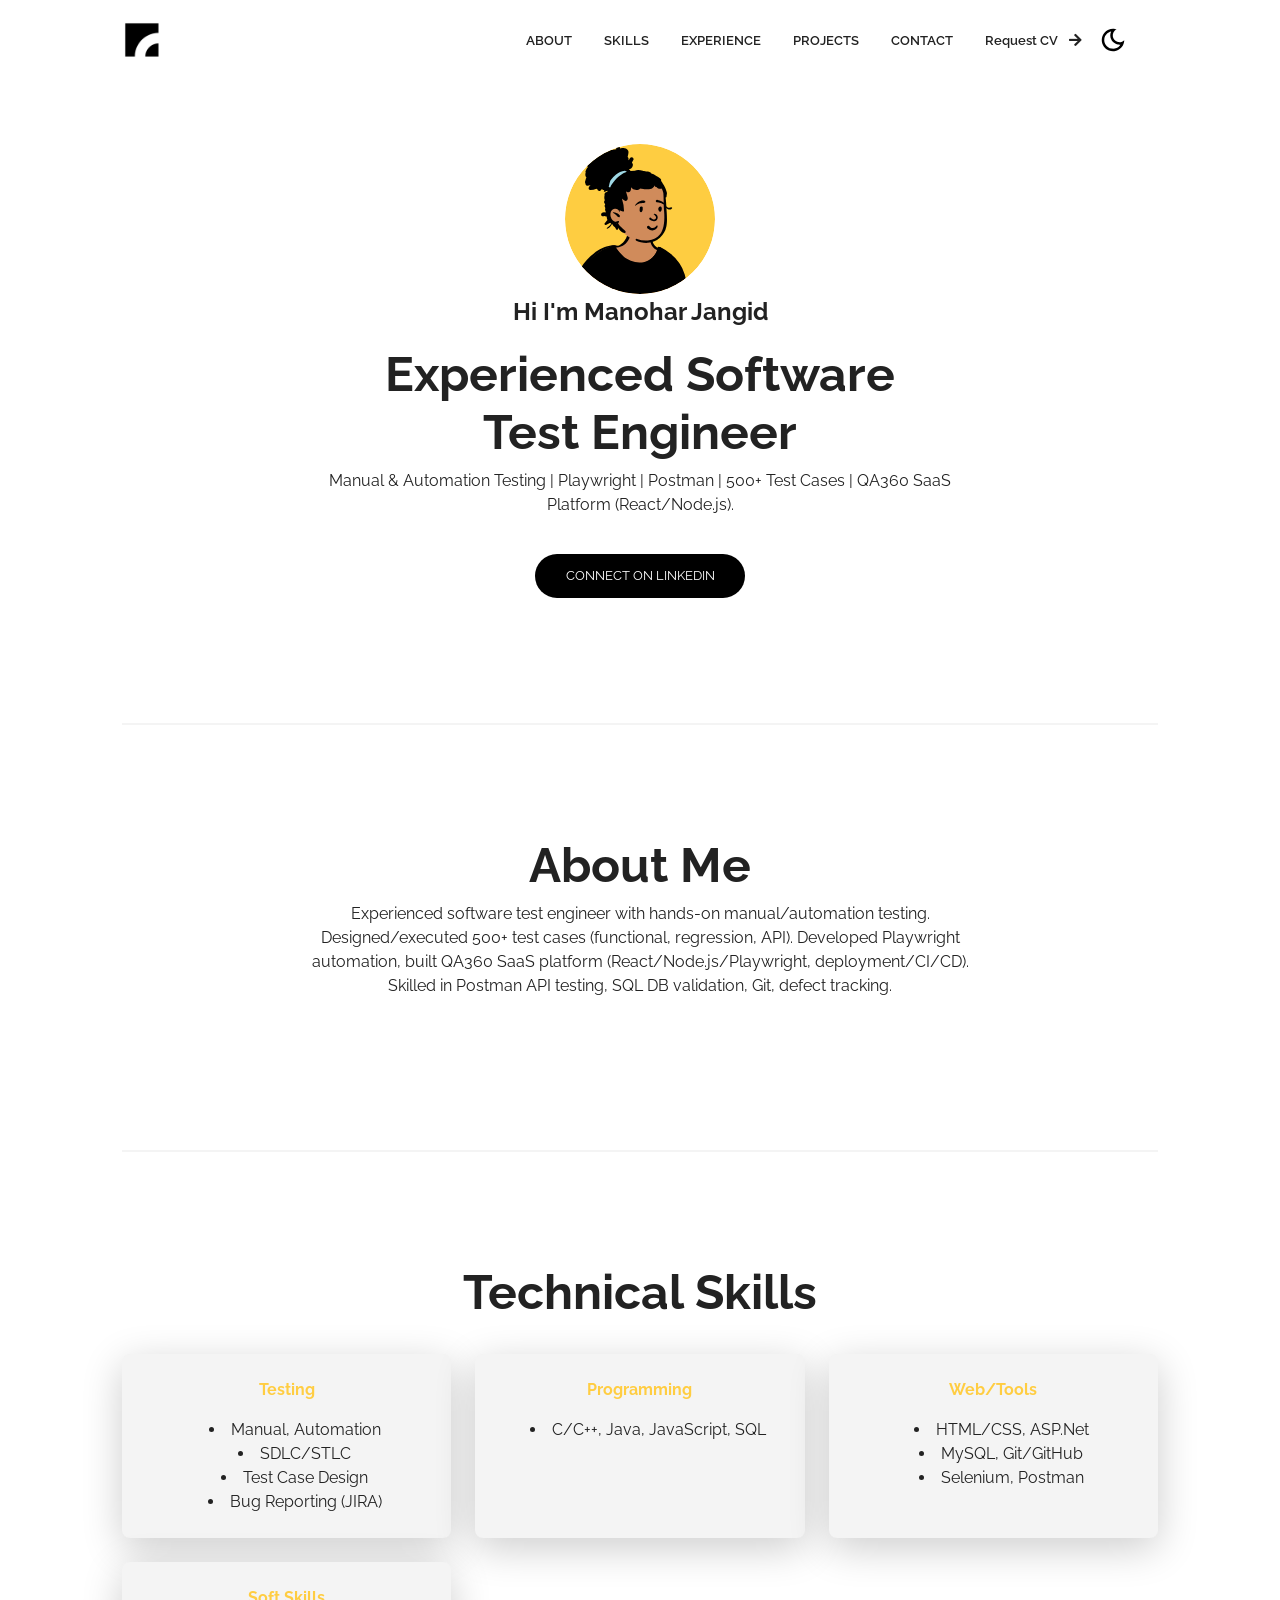
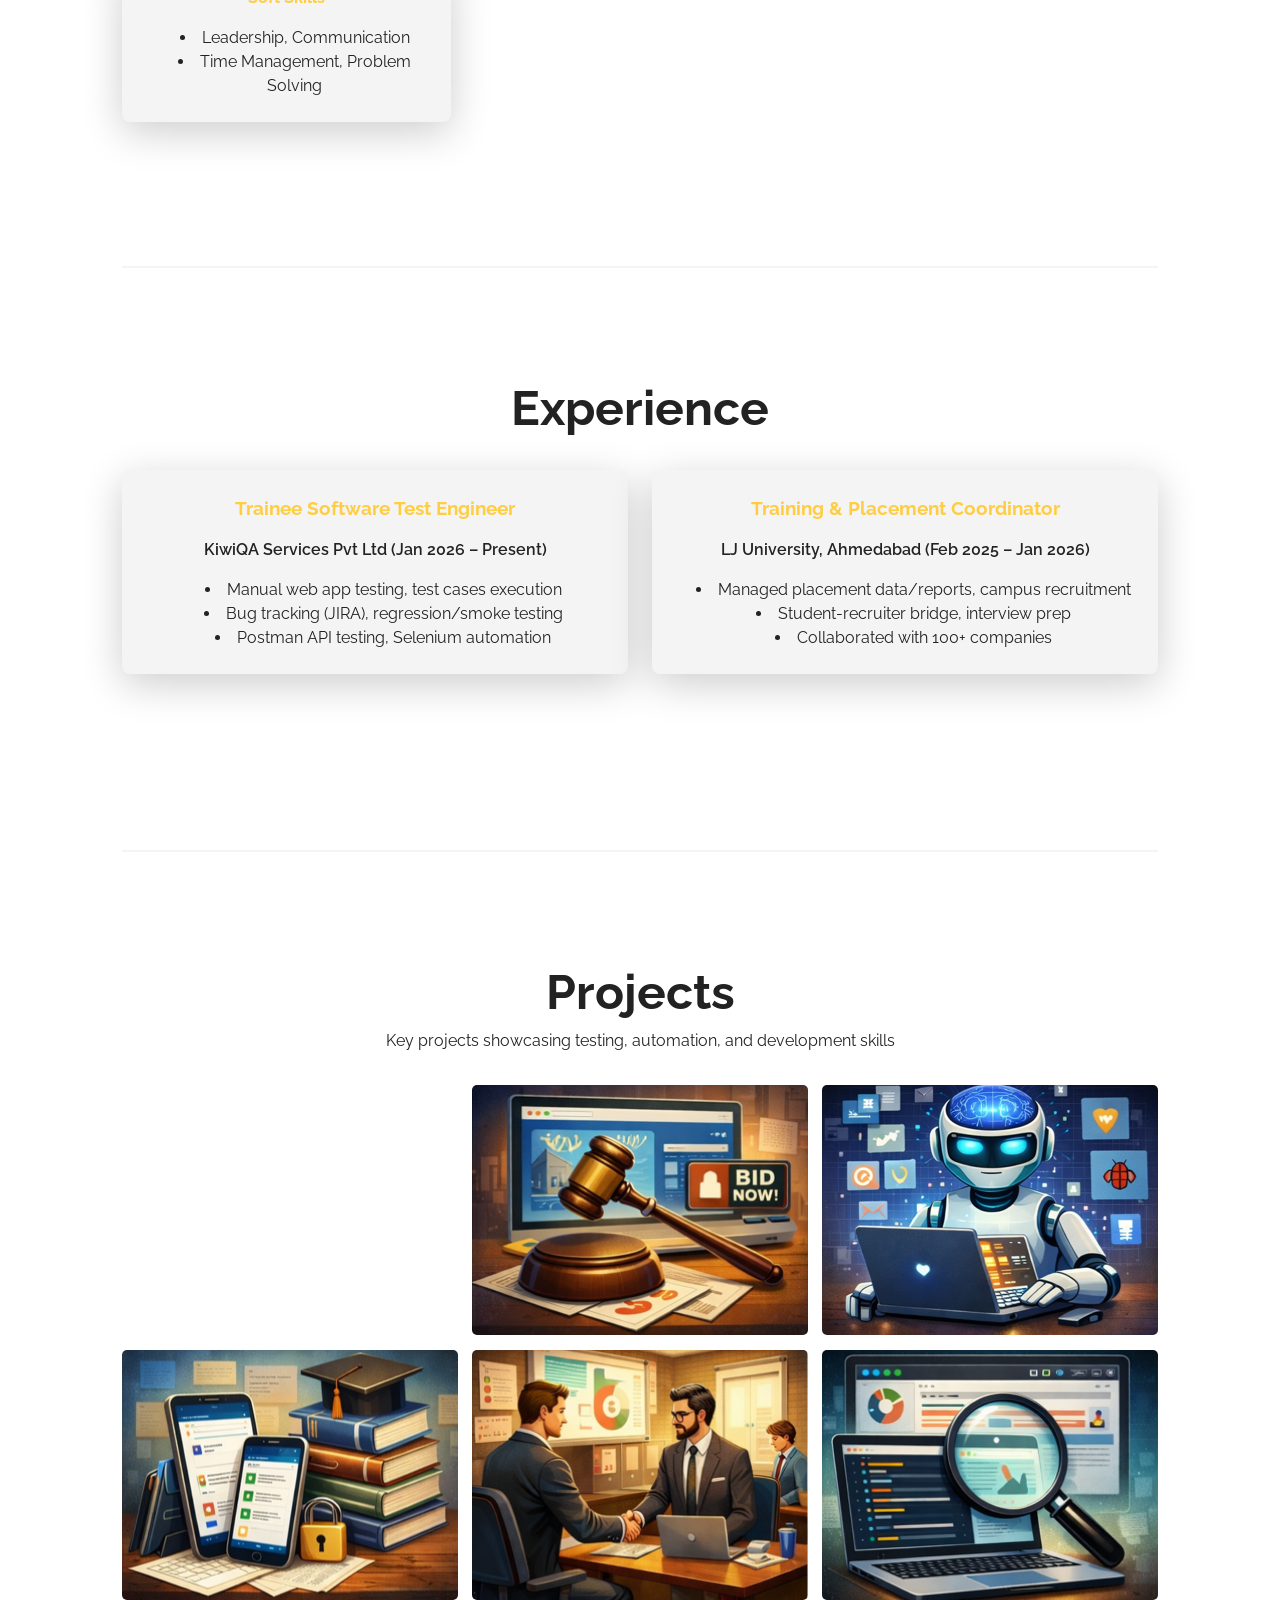
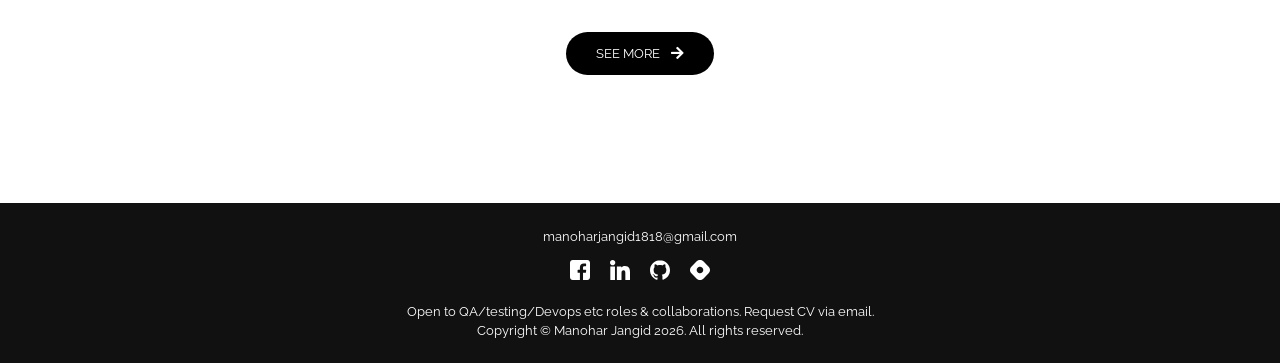
==== src/index.html @ 49c1869c "Initial commit: Portfolio site MANOHAR.ME with profile image and improvements" ====
<!DOCTYPE html>
<html lang="en">
  <head>
    <meta charset="UTF-8" />
    <meta http-equiv="X-UA-Compatible" content="IE=edge" />
    <meta name="viewport" content="width=device-width, initial-scale=1.0" />
    <!-- Primary Meta Tags -->
    <title>Manohar Jangid - QA Test Engineer</title>
    <meta name="title" content="Manohar Jangid - QA Test Engineer" />
    <meta
      name="description"
      content="Experienced Software Test Engineer | Manual & Automation Testing | Playwright | Postman | QA360 SaaS Platform | Open to opportunities."
    />

    <!-- Open Graph / Facebook -->
    <meta property="og:type" content="website" />
    <meta
      property="og:url"
      content="https://github.com/Manoharjangid1818"
    />
    <meta property="og:title" content="Manohar Jangid - QA Test Engineer" />
    <meta
      property="og:description"
      content="Experienced Software Test Engineer | Manual & Automation Testing | Playwright | Postman | QA360 SaaS Platform."
    />
    <meta
      property="og:image"
      content="https://avatars.githubusercontent.com/u/106391123?v=4"
    />

    <!-- Twitter -->
    <meta property="twitter:card" content="summary_large_image" />
    <meta
      property="twitter:url"
      content="https://github.com/Manoharjangid1818"
    />
    <meta property="twitter:title" content="Manohar Jangid - QA Test Engineer" />
    <meta
      property="twitter:description"
      content="Experienced Software Test Engineer | Playwright | Postman | QA360."
    />
    <meta
      property="twitter:image"
      content="https://avatars.githubusercontent.com/u/106391123?v=4"
    />

    <!-- Link -->
    <link
      rel="apple-touch-icon"
      sizes="180x180"
      href="assets/favicon/apple-touch-icon.png"
    />
    <link
      rel="icon"
      type="image/png"
      sizes="16x16"
      href="/assets/favicon/favicon-16x16.png"
    />
    <link
      rel="icon"
      type="image/png"
      sizes="32x32"
      href="assets/favicon/favicon-32x32.png"
    />
    <link
      rel="icon"
      type="image/png"
      sizes="192x192"
      href="assets/favicon/android-chrome-192x192.png"
    />
    <link
      rel="icon"
      type="image/png"
      sizes="512x512"
      href="assets/favicon/android-chrome-512x512.png"
    />
    <link rel="icon" type="image/x-icon" href="assets/favicon/favicon.ico" />
    <link rel="manifest" href="assets/favicon/site.webmanifest" />
    <link
      rel="stylesheet"
      href="https://use.fontawesome.com/releases/v5.15.4/css/all.css"
      integrity="sha384-DyZ88mC6Up2uqS4h/KRgHuoeGwBcD4Ng9SiP4dIRy0EXTlnuz47vAwmeGwVChigm"
      crossorigin="anonymous"
    />
    <link rel="stylesheet" href="css/style.css" />
<link rel="stylesheet" href="css/utilities.css" />

  </head>
  <body>
    <header id="hero">
      <!-- Navbar -->
      <nav class="navbar">
        <div class="container">
          <!-- Logo -->
<h1 id="logo">
            <a href="https://github.com/Manoharjangid1818"
              ><img src="./assets/logo.png" alt="Manohar Jangid"
            /></a>
          </h1>
          <!-- Navbar links -->
          <ul class="nav-menu">
            <li><a class="nav-link" href="#about">ABOUT</a></li>
            <li><a class="nav-link" href="#skills">SKILLS</a></li>
            <li><a class="nav-link" href="#experience">EXPERIENCE</a></li>
            <li><a class="nav-link" href="#projects">PROJECTS</a></li>
            <li><a class="nav-link" href="#footer">CONTACT</a></li>
            <li><a class="nav-link" href="mailto:manoharjangid1818@gmail.com" class="btn btn-primary">Request CV <i class="fas fa-arrow-right"></i></a></li>

            <!-- Toggle switch -->
            <div class="theme-switch">
              <input type="checkbox" id="switch" />
              <label class="toggle-icons" for="switch">
                <img class="moon" src="assets/moon.svg" />
                <img class="sun" src="assets/sun.svg" />
              </label>
            </div>
            <!-- Hamburger menu -->
          </ul>
          <div class="hamburger">
            <span class="bar"></span>
            <span class="bar"></span>
            <span class="bar"></span>
          </div>
        </div>
      </nav>

      <section class="header-container">
        <img
          class="profile-image"
          src="assets/profile-image.svg"
          alt="Manohar Jangid Profile"
        />
        <h1>Hi I'm Manohar Jangid</h1>

        <div class="content-text">
          <h2>Experienced Software</h2>
          <h2>Test Engineer</h2>

          <p>
            Manual & Automation Testing | Playwright | Postman | 500+ Test Cases | QA360 SaaS Platform (React/Node.js).
          </p>
        </div>
        <a
          href="https://www.linkedin.com/in/manohar-jangid/"
          class="btn btn-secondary"
          target="_blank" rel="noopener noreferrer"
          >Connect on LinkedIn</a
        >
      </section>
    </header>

    <!-- About -->
    <section id="about" class="about-container container">
      <div class="division"></div>
      <div class="content-text">
        <h2>About Me</h2>
        <p>Experienced software test engineer with hands-on manual/automation testing. Designed/executed 500+ test cases (functional, regression, API). Developed Playwright automation, built QA360 SaaS platform (React/Node.js/Playwright, deployment/CI/CD). Skilled in Postman API testing, SQL DB validation, Git, defect tracking.</p>
      </div>
    </section>

    <!-- Skills -->
    <section id="skills" class="skills-container container">
      <div class="division"></div>
      <div class="content-text">
        <h2>Technical Skills</h2>
        <div class="skills-grid">
          <div class="skill-group">
            <h4>Testing</h4>
            <ul>
              <li>Manual, Automation</li>
              <li>SDLC/STLC</li>
              <li>Test Case Design</li>
              <li>Bug Reporting (JIRA)</li>
            </ul>
          </div>
          <div class="skill-group">
            <h4>Programming</h4>
            <ul><li>C/C++, Java, JavaScript, SQL</li></ul>
          </div>
          <div class="skill-group">
            <h4>Web/Tools</h4>
            <ul>
              <li>HTML/CSS, ASP.Net</li>
              <li>MySQL, Git/GitHub</li>
              <li>Selenium, Postman</li>
            </ul>
          </div>
          <div class="skill-group">
            <h4>Soft Skills</h4>
            <ul>
              <li>Leadership, Communication</li>
              <li>Time Management, Problem Solving</li>
            </ul>
          </div>
        </div>
      </div>
    </section>

    <!-- Experience -->
    <section id="experience" class="experience-container container">
      <div class="division"></div>
      <div class="content-text">
        <h2>Experience</h2>
        <article class="experience-grid">
          <div class="exp-card">
            <h3>Trainee Software Test Engineer</h3>
            <h4>KiwiQA Services Pvt Ltd (Jan 2026 – Present)</h4>
            <ul>
              <li>Manual web app testing, test cases execution</li>
              <li>Bug tracking (JIRA), regression/smoke testing</li>
              <li>Postman API testing, Selenium automation</li>
            </ul>
          </div>
          <div class="exp-card">
            <h3>Training & Placement Coordinator</h3>
            <h4>LJ University, Ahmedabad (Feb 2025 – Jan 2026)</h4>
            <ul>
              <li>Managed placement data/reports, campus recruitment</li>
              <li>Student-recruiter bridge, interview prep</li>
              <li>Collaborated with 100+ companies</li>
            </ul>
          </div>
        </article>
      </div>
    </section>

    <!-- Projects -->
    <section id="projects" class="project-container container">
      <div class="division"></div>
      <div class="content-text">
        <h2>Projects</h2>
        <p>Key projects showcasing testing, automation, and development skills</p>
      </div>

      <article class="project">
        <!-- Project 1 -->
        <div href="" class="card">
          <div class="project-info">
            <div class="project-bio">
<h3>QA360 – SaaS Platform</h3>
              <p>QA automation platform with real-time testing insights.</p>
            </div>

            <div class="project-link">
              <a href="https://github.com/Manoharjangid1818/QA360" target="_blank" rel="noopener noreferrer"><i class="fab fa-github"></i></a>
              <a href="#" target="_blank" rel="noopener noreferrer"><i class="fas fa-globe"></i></a>
            </div>
          </div>
        </div>

        <!-- Project 2 -->
        <div href="" class="card">
          <div class="project-info">
            <div class="project-bio">
<h3>QuickBid</h3>
              <p>Online auction app with full testing coverage.</p>
            </div>

            <div class="project-link">
              <a href="https://github.com/Manoharjangid1818/QuickBid" target="_blank" rel="noopener noreferrer"><i class="fab fa-github"></i></a>
              <a href="#" target="_blank" rel="noopener noreferrer"><i class="fas fa-globe"></i></a>
            </div>
          </div>
        </div>

        <!-- Porject 3 -->
        <div href="" class="card">
          <div class="project-info">
            <div class="project-bio">
<h3>TestForge AI</h3>
              <p>AI tool for automated test case generation.</p>
            </div>

            <div class="project-link">
              <a href="https://github.com/Manoharjangid1818/HireHub" target="_blank" rel="noopener noreferrer"><i class="fab fa-github"></i></a>
              <a href="#" target="_blank" rel="noopener noreferrer"><i class="fas fa-globe"></i></a>
            </div>
          </div>
        </div>

        <!-- Project 4 -->
        <div href="" class="card">
          <div class="project-info">
            <div class="project-bio">
<h3>Note Bank</h3>
              <p>Secure platform for sharing study notes.</p>
            </div>

            <div class="project-link">
              <a href="https://github.com/Manoharjangid1818/NoteBank" target="_blank" rel="noopener noreferrer"><i class="fab fa-github"></i></a>
              <a href="#" target="_blank" rel="noopener noreferrer"><i class="fas fa-globe"></i></a>
            </div>
          </div>
        </div>

        <!-- Project 5 -->
        <div href="" class="card">
          <div class="project-info">
            <div class="project-bio">
<h3>Placement Cell</h3>
              <p>System for managing students and recruiters.</p>
            </div>

            <div class="project-link">
              <a href="https://github.com/Manoharjangid1818/PlacementCell" target="_blank" rel="noopener noreferrer"><i class="fab fa-github"></i></a>
              <a href="#" target="_blank" rel="noopener noreferrer"><i class="fas fa-globe"></i></a>
            </div>
          </div>
        </div>

        <!-- Project 6 -->
        <div href="" class="card">
          <div class="project-info">
            <div class="project-bio">
<h3>Inspecta</h3>
              <p>Automated web monitoring using Playwright.</p>
            </div>

            <div class="project-link">
              <a href="#" target="_blank"><i class="fab fa-github"></i></a>
              <a href="#" target="_blank"><i class="fas fa-globe"></i></a>
            </div>
          </div>
        </div>
      </article>

      <a href="https://github.com/Manoharjangid1818?tab=repositories" class="btn btn-secondary"
        target="_blank" rel="noopener noreferrer">See More <i class="fas fa-arrow-right"></i
      ></a>
    </section>

    <footer id="footer">
      <div class="container">
        <a href="mailto:manoharjangid1818@gmail.com">manoharjangid1818@gmail.com</a>
        <!-- Social links -->
        <div class="social">
          <a href="https://instagram.com/manohar_suthar18" target="_blank" rel="noopener noreferrer"><img src="./assets/facebook-icon.svg" alt="Instagram" /></a>

          <a href="https://www.linkedin.com/in/manohar-jangid/" target="_blank" rel="noopener noreferrer"><img src="./assets/linkedin-icon.svg" alt="Linkedin" /></a>
          <a href="https://github.com/Manoharjangid1818" target="_blank" rel="noopener noreferrer"><img src="./assets/github-icon.svg" alt="GitHub" /></a>
          <a href="https://hashnode.com/@StaticVar18" target="_blank" rel="noopener noreferrer"><img src="./assets/hashnode-icon.svg" alt="Hashnode" /></a>
        </div>
<p>Open to QA/testing/Devops etc roles & collaborations. Request CV via email.</p>
        <p>Copyright &copy; Manohar Jangid <span id="datee"></span>. All rights reserved.</p>
      </div>
    </footer>
    <script src="js/script.js"></script>
  </body>
</html>
---- src/css/style.css ----
/* This is the required project styling. Will contain essential CSS styles like:
   * Flex property
   * Grid layout
   * Cards and sections
*/

@import url(https://fonts.googleapis.com/css?family=Raleway:100,200,300,regular,500,600,700,800,900,100italic,200italic,300italic,italic,500italic,600italic,700italic,800italic,900italic);

/* variables */
:root {
  /* Colors */
  --primary-color: #ffcd42;
  --secondary-color: #ffd35c;
  --bg-primary: #ffffff;
  --text-color: #222222;
  --text-color-two: #ffffff;
  --bg-secondary: #000000;
  --card-background: #f4f4f4;
  --bg-secondary-two: #111111;

  --shadow: 0 10px 40px rgba(0, 0, 0, 0.2);

  /* Font Weight */
  --weight-small: 400;
  --weight-semibold: 600;
  --weight-bold: 800;

  /* Max width */
  --width-small: 600px;
  --width-medium: 1100px;
  --width-large: 1300px;
}

[data-theme="dark"] {
  --primary-color: #ffcd42;
  --secondary-color: #ffd35c;
  --bg-primary: #000000;
  --text-color: #ffffff;
  --text-color-two: #222222;
  --bg-secondary: #ffffff;
  --card-background: #111111;
  --bg-secondary-two: #f4f4f4;
  --shadow: 0 2px 10px rgba(95, 95, 95, 0.2);
}

html {
  font-size: 100%;
  scroll-behavior: smooth;
}

/* Reset default styling */
* {
  margin: 0;
  padding: 0;
  box-sizing: border-box;
}

ul {
  list-style: none;
}

a {
  text-decoration: none;
  color: var(--text-color);
}

/* Main styling */
body {
  background: var(--bg-primary);
  color: var(--text-color);
  font-family: "Raleway", sans-serif;
  line-height: 1.5;
}

/* Navbar */
.navbar {
  position: fixed;
  top: 0;
  left: 0;
  right: 0;
  z-index: 20;
  background: var(--bg-primary);
}

.navbar .container {
  display: flex;
  align-items: center;
  justify-content: space-between;
  z-index: 20;
  height: 80px;
  width: 100%;
}

.navbar .nav-menu {
  display: flex;
  align-items: center;
  background: var(--bg-primary);
}

.navbar .nav-link {
  margin: 0 1rem;
  font-size: 0.8rem;
  font-weight: var(--weight-semibold);
}

.navbar #logo img {
  display: block;
  width: 40px;
}

.navbar .btn {
  margin-right: 1.5rem;
}

.fas.fa-arrow-right {
  margin-left: 0.5rem;
  font-size: 0.9rem;
}

/* hamburger */
.hamburger {
  margin-bottom: 0.1rem;
  display: none;
}

.bar {
  display: block;
  width: 23px;
  height: 3px;
  margin: 4px auto;
  transition: all 0.3s ease-in-out;
  border-radius: 30px;
  background-color: var(--bg-secondary);
}

/* Hero section */
#hero {
  display: flex;
  flex-direction: column;
  height: 100%;
}

.profile-image {
  width: 150px;
  border-radius: 50%;
  animation: bounce 1s infinite alternate;
}

@keyframes bounce {
  from {
    transform: translateY(0px);
  }

  to {
    transform: translateY(-10px);
  }
}

.division {
  width: 100%;
  height: 2px;
  background-color: var(--card-background);
  margin: 5.5rem 0;
}

/* New sections */
.about-container, .skills-container, .experience-container, .project-container {
  display: flex;
  flex-direction: column;
  margin: 2rem auto 5rem;
}

.skills-grid, .experience-grid {
  display: grid;
  grid-template-columns: repeat(auto-fit, minmax(250px, 1fr));
  gap: 1.5rem;
  margin-top: 2rem;
}

.skill-group, .exp-card {
  background: var(--card-background);
  padding: 1.5rem;
  border-radius: 8px;
  box-shadow: var(--shadow);
}

.skill-group h4, .exp-card h3 {
  margin-bottom: 1rem;
  color: var(--primary-color);
}

.skill-group ul, .exp-card ul {
  list-style: disc inside;
  padding-left: 1rem;
}

.exp-card h4 {
  color: var(--text-color);
  font-weight: var(--weight-semibold);
  margin-bottom: 1rem;
}
/* Projects */
#projects {
  display: flex;
  flex-direction: column;
  margin: 2rem auto 5rem;
}

#projects .btn {
  align-self: center;
  margin: 2rem 0;
}

.project {
  display: grid;
  grid-template-columns: repeat(3, 1fr);
  grid-auto-rows: minmax(250px, auto);
  grid-gap: 0.9rem;
}

.card .project-bio p {
  font-size: 0.83rem;
}

.card .project-bio h3 {
  font-size: 0.9rem;
}

.project-info {
  display: flex;
  justify-content: space-between;
  opacity: 0;
  position: relative;
  transition: 0.5s ease-in-out;
}

.project-bio {
  display: flex;
  flex-direction: column;
  justify-content: flex-end;
  position: relative;
  top: 160px;
  left: 10px;
}

/* Footer */
#footer {
  background: #111111;
}

#footer .container {
  display: flex;
  flex-direction: column;
  align-items: center;
  justify-content: center;
  color: #ffffff;
  min-height: 160px;
  text-align: center;
}

#footer a {
  font-size: 0.8rem;
  color: #fff;
}

#footer a:hover {
  opacity: 0.6;
}

#footer .social {
  margin: 0.9rem 0;
}

#footer .social img {
  width: 20px;
  height: 20px;
}

#footer .social a {
  margin: 0 0.5rem;
}

#footer p {
  font-size: 0.8rem;
}

/* Responsiveness */

@media (max-width: 1000px) {
  .project {
    display: grid;
    grid-template-columns: repeat(2, 1fr);
  }
}

@media (max-width: 768px) {
}

@media (max-width: 670px) {
  .navbar .nav-menu {
    position: fixed;
    right: -100vw;
    top: 4.5rem;
    flex-direction: column;
    width: calc(80% - 10px);
    transition: 0.3s;
    box-shadow: var(--shadow);
    padding: 2rem;
    border-radius: 5px;
    align-items: flex-start;
  }

  .navbar .btn {
    margin: 0;
    margin-top: 1rem;
  }

  .nav-menu.active {
    right: 20px;
  }

  .nav-menu .nav-link {
    font-size: 0.9rem;
    margin: 0 0.2rem;
  }

  .nav-menu li {
    margin-bottom: 0.5rem;
    width: 100%;
  }

  .nav-menu .btn {
    width: 100%;
    text-align: center;
    margin-top: 0.5rem;
  }

  .hamburger {
    display: block;
    cursor: pointer;
    padding: 0.2rem 0.4rem;
  }

  .hamburger.active {
    border: 1px dotted gray;
  }

  .hamburger.active .bar:nth-child(2) {
    opacity: 0;
  }

  .hamburger.active .bar:nth-child(1) {
    transform: translateY(6px) rotate(45deg);
  }

  .hamburger.active .bar:nth-child(3) {
    transform: translateY(-8px) rotate(-45deg);
  }
}

@media (max-width: 600px) {
  .project {
    display: grid;
    grid-template-columns: 1fr;
  }

  .header-container .btn {
    border-radius: 5px;
    width: 80%;
  }
}
---- src/css/utilities.css ----
/* ?This is where reusable styling of this template will be. 
   !Will contain things like:
   * Button styling
   * Background color styling
   * padding and margin
*/

.container {
  max-width: var(--width-medium);
  margin: 0 auto;
  padding: 1rem 2rem;
}

h1::selection,
h2::selection {
  color: #111;
  background: var(--primary-color);
}

/* Buttons */
.btn {
  display: inline-block;
  padding: 0.75rem 1.9rem;
  border-radius: 30px;
  text-transform: uppercase;
  font-size: 0.82rem;
  transition: 0.3s;
}

.btn-primary {
  background: var(--primary-color);
  color: #000000;
}

.btn-secondary {
  margin: 5px 0;
  background-color: var(--bg-secondary);
  color: var(--bg-primary);
}

/* add hover to resume button */
.btn-primary:hover {
  background: var(--secondary-color);
}

/* Dark mode toggle */
#switch {
  display: none;
}

.toggle-icons {
  display: flex;
  justify-content: space-between;
  align-items: center;
  cursor: pointer;
}

.toggle-icons > img {
  transition: 0.6s cubic-bezier(0.23, 1, 0.32, 1);
  width: 30px;
}

.moon {
  transform: rotate(10deg);
}

#switch:checked + .toggle-icons .moon {
  transform: rotate(250deg);
}

#switch:checked + .toggle-icons .sun {
  transform: rotate(100deg);
}

/* Header Container */
.header-container {
  display: flex;
  flex-direction: column;
  align-items: center;
  justify-content: center;
  margin-top: 8rem;
  padding: 1rem;
}

.header-container > div {
  margin-top: 1rem;
}

.content-text {
  text-align: center;
  margin: 1.5rem 0;
}

.content-text h2 {
  font-size: 3rem;
  line-height: 1.2;
  transition: 0.2s ease-in-out;
}

.content-text p {
  padding: 0.5rem;
  margin: 0 auto;
  max-width: 700px;
}

/* Project cards */
.card {
  padding: 1rem;
  background: var(--card-background);
  color: #ffffff;
  border-radius: 5px;
  transition: 0.4s ease-in-out;
  cursor: pointer;
}

.card a {
  color: #ffffff;
  transition: 0.25s ease-in-out;
  font-size: 1.1rem;
  margin-right: 0.3rem;
}

.card a:hover {
  color: var(--primary-color);
}

.card:hover {
  box-shadow: inset 0 100px 1000px 10px rgba(0, 0, 0, 0.8);
}

.card:hover .project-info {
  opacity: 1;
}

/* Project Images */

/* project 1 */
.card:nth-child(1) {
  background: url('../QA360.png') center center/cover;
}

/* Project 2 */
.card:nth-child(2) {
  background: url('./Images/Images/Quickbid.png') center center/cover;
}

/* Project 3 */
.card:nth-child(3) {
  background: url('./Images/Images/Testforge.png') center center/cover;
}

/* Project 4 */
.card:nth-child(4) {
  background: url('./Images/Images/Notebank.png') center center/cover;
}

/* Project 5 */
.card:nth-child(5) {
  background: url('./Images/Images/Placement.png') center center/cover;
}

/* Project 6 */
.card:nth-child(6) {
  background: url('./Images/Images/Inspecta.png') center center/cover;
}

/* Media Queries */
@media (max-width: 768px) {
  .header-container {
    margin-top: 7rem;
    text-align: center;
  }

  .content-text h2 {
    font-size: 2.5rem;
  }
}
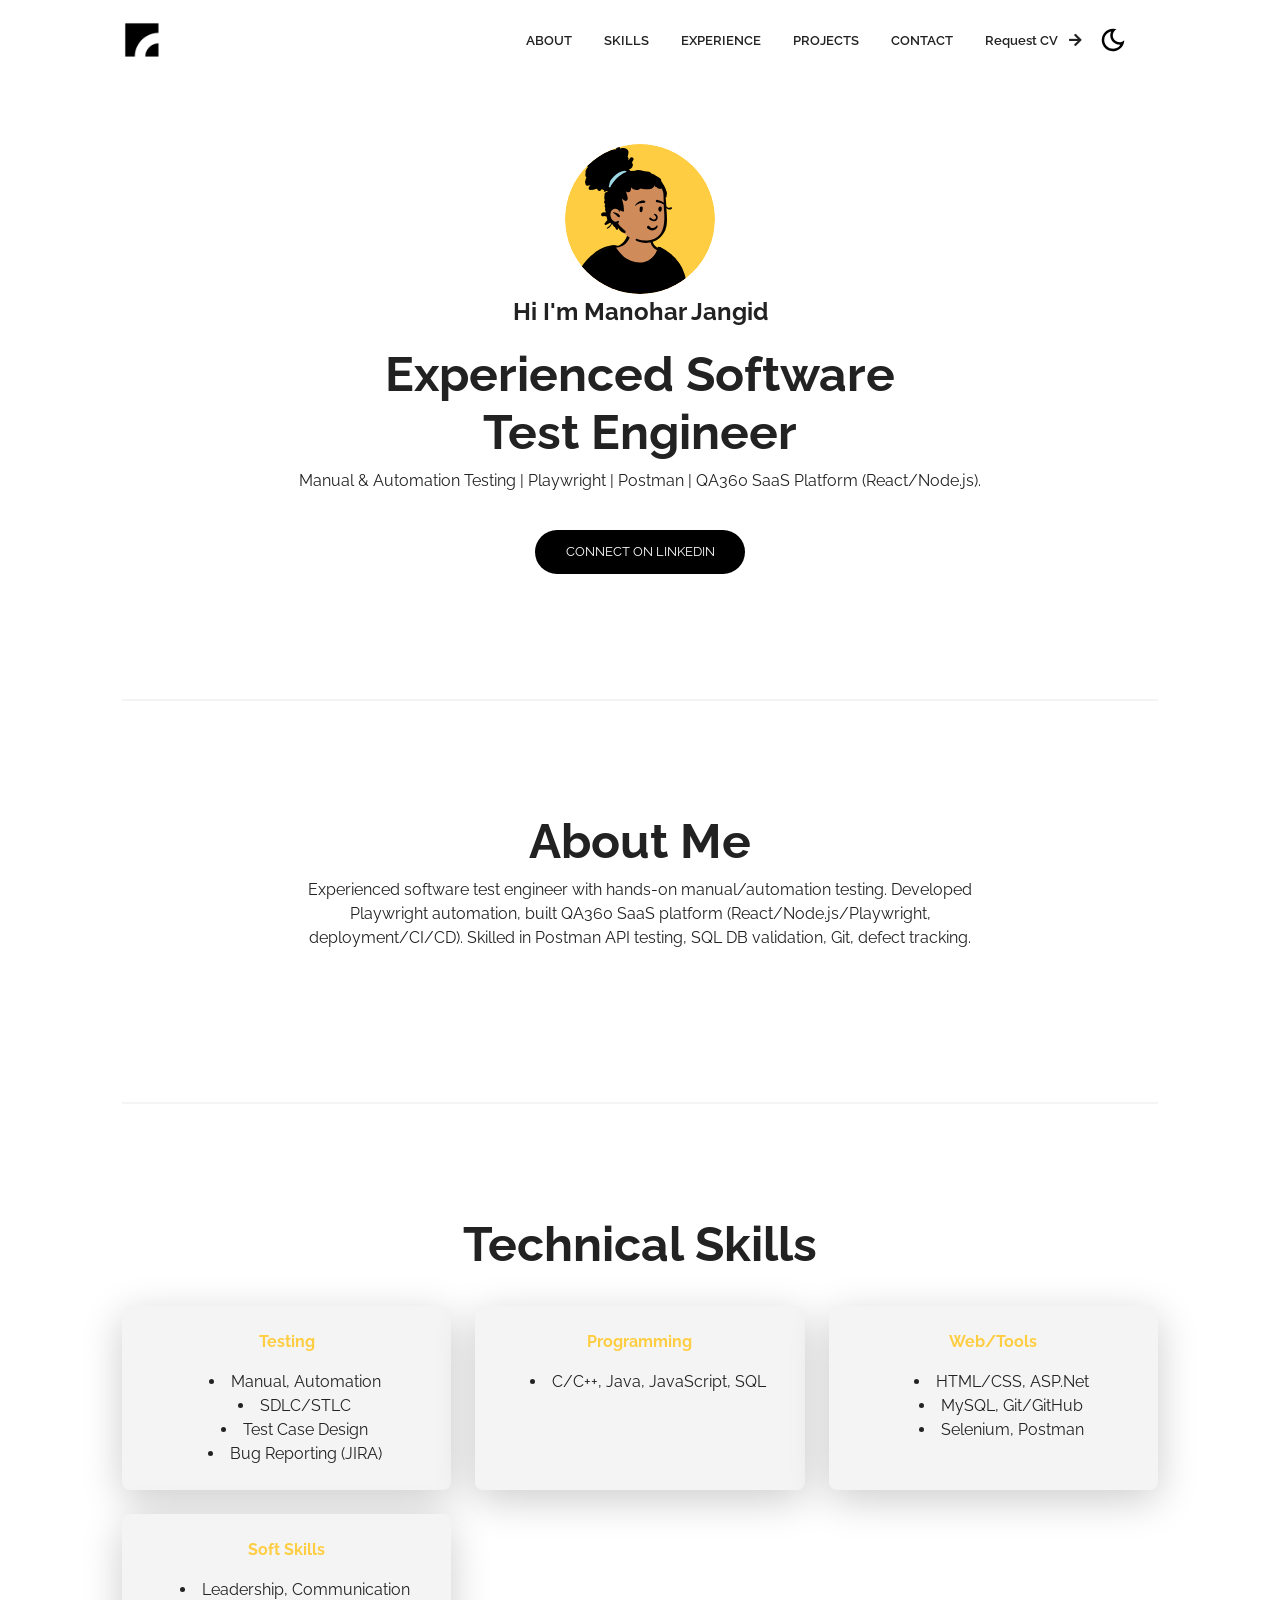
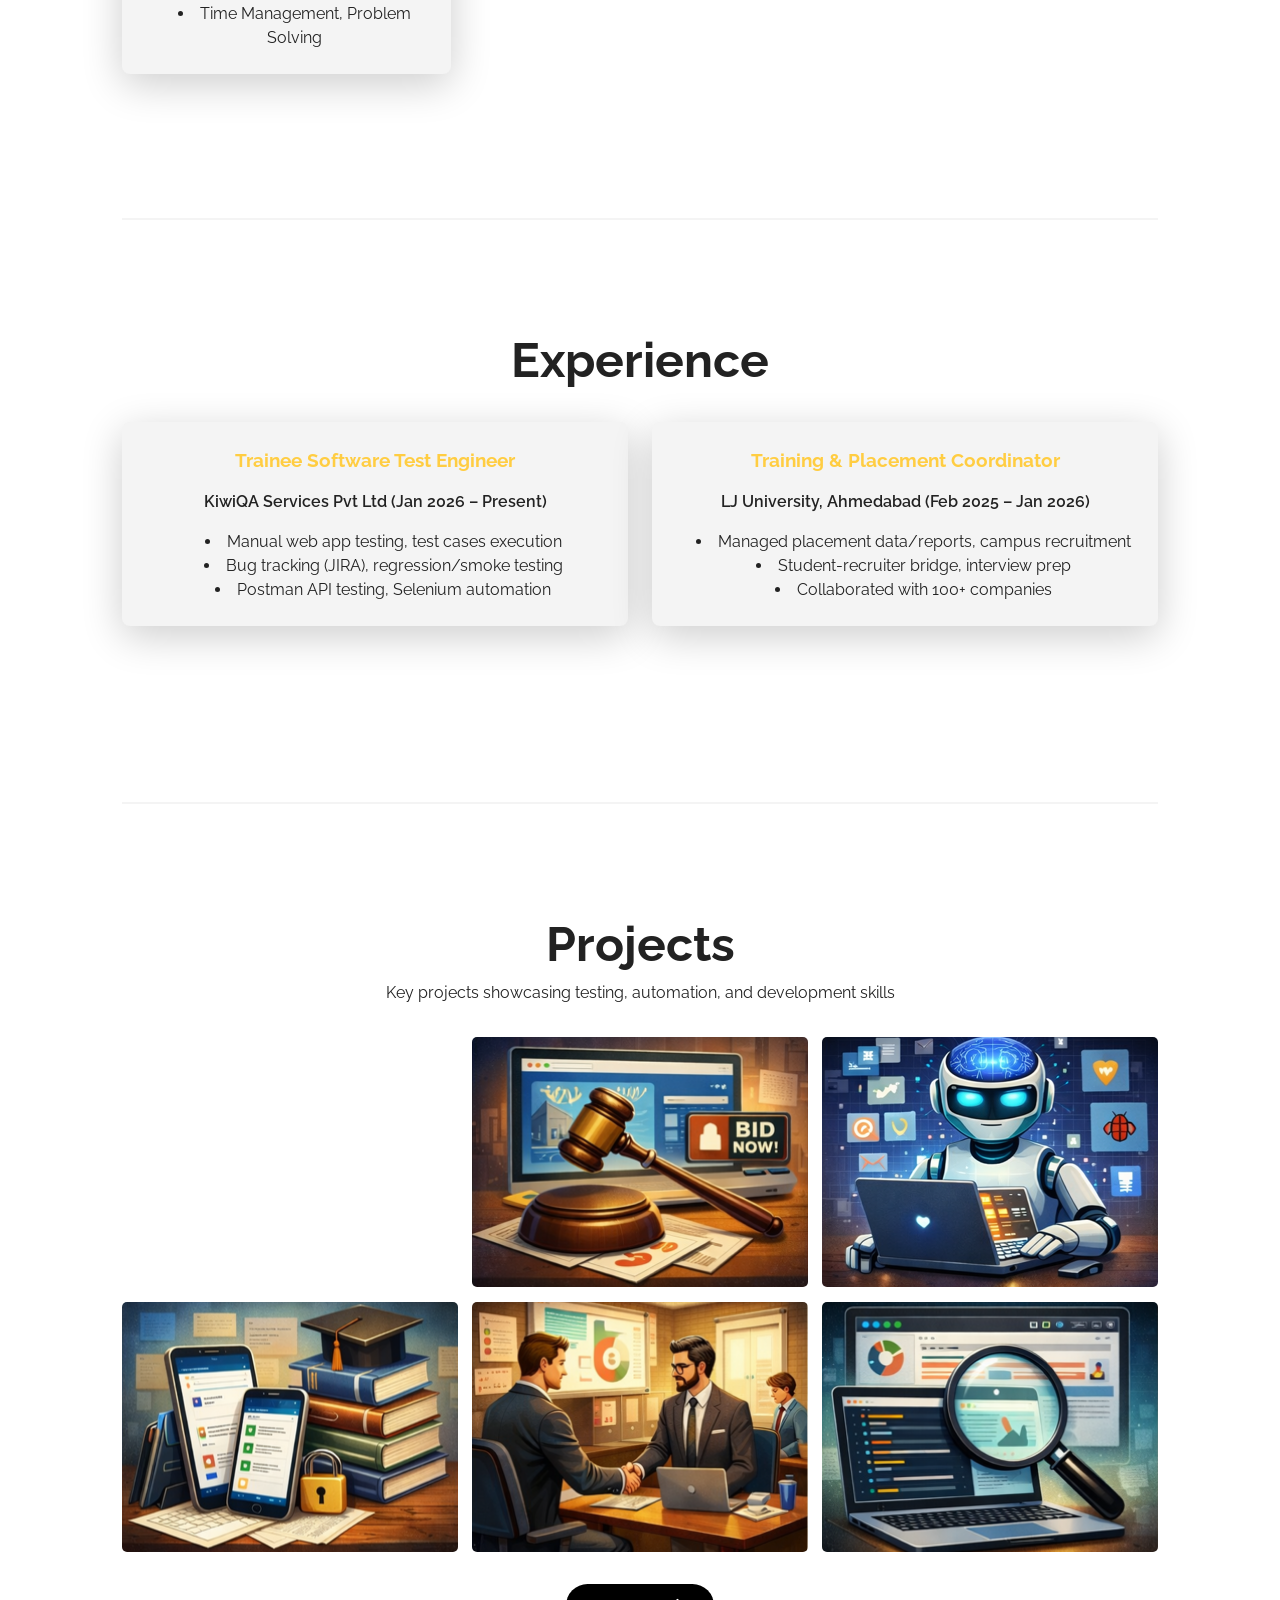
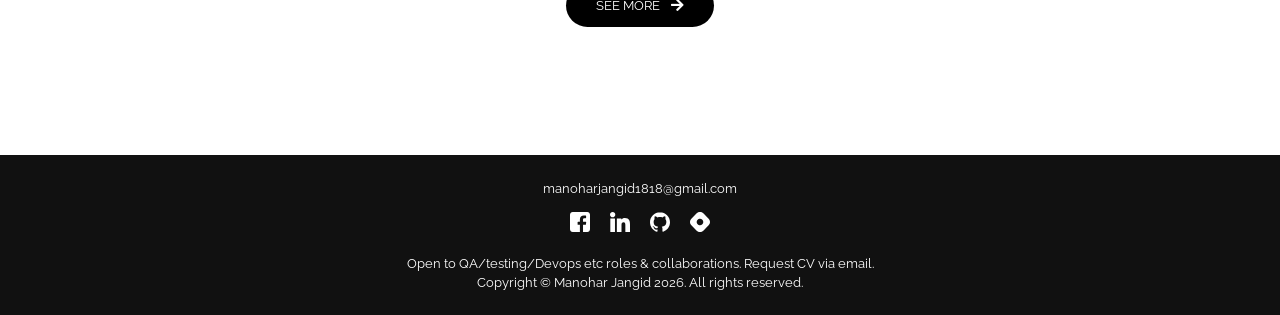
==== commit 3c592729: "Update TODO.md and src/index.html post-PR - Final TODO progress. - src/index.html changes (likely he" ====
--- a/src/index.html
+++ b/src/index.html
@@ -137,7 +137,7 @@
           <h2>Test Engineer</h2>
 
           <p>
-            Manual & Automation Testing | Playwright | Postman | 500+ Test Cases | QA360 SaaS Platform (React/Node.js).
+            Manual & Automation Testing | Playwright | Postman | QA360 SaaS Platform (React/Node.js).
           </p>
         </div>
         <a
@@ -154,7 +154,7 @@
       <div class="division"></div>
       <div class="content-text">
         <h2>About Me</h2>
-        <p>Experienced software test engineer with hands-on manual/automation testing. Designed/executed 500+ test cases (functional, regression, API). Developed Playwright automation, built QA360 SaaS platform (React/Node.js/Playwright, deployment/CI/CD). Skilled in Postman API testing, SQL DB validation, Git, defect tracking.</p>
+        <p>Experienced software test engineer with hands-on manual/automation testing. Developed Playwright automation, built QA360 SaaS platform (React/Node.js/Playwright, deployment/CI/CD). Skilled in Postman API testing, SQL DB validation, Git, defect tracking.</p>
       </div>
     </section>
 
